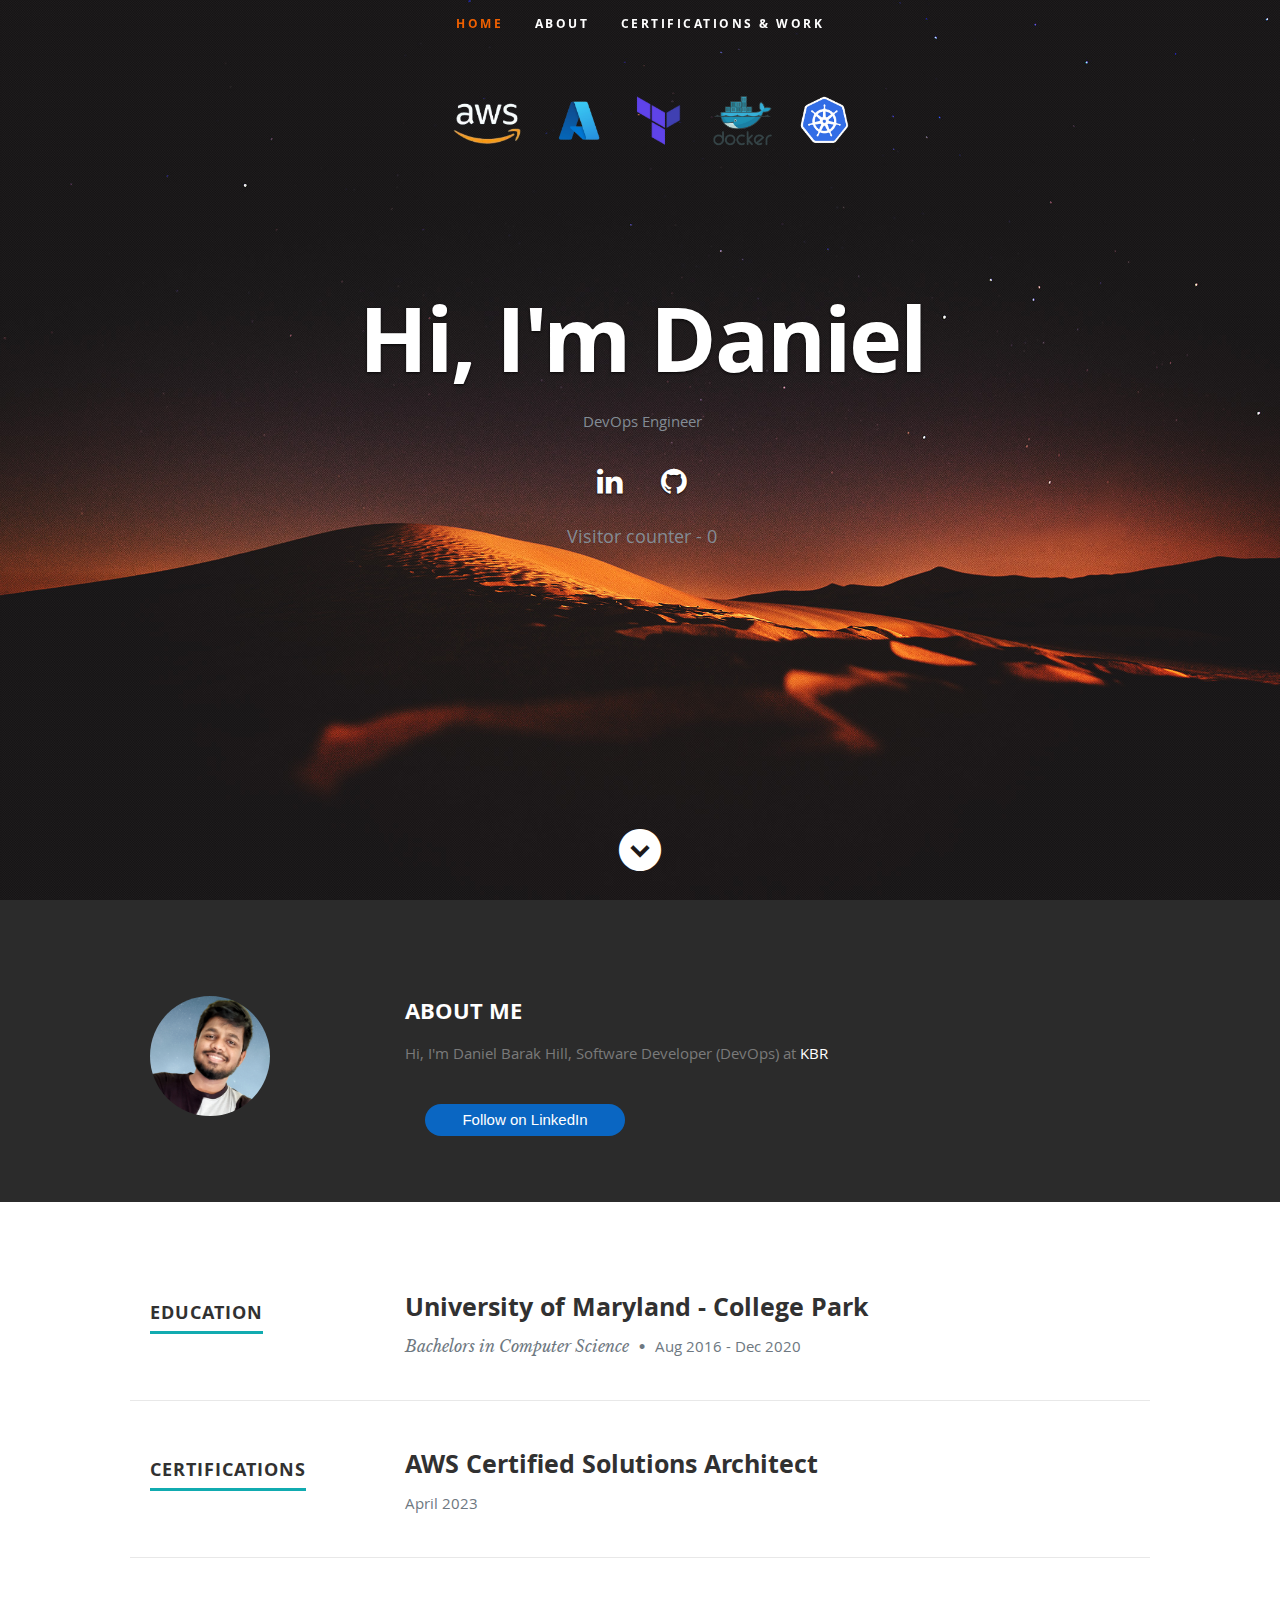
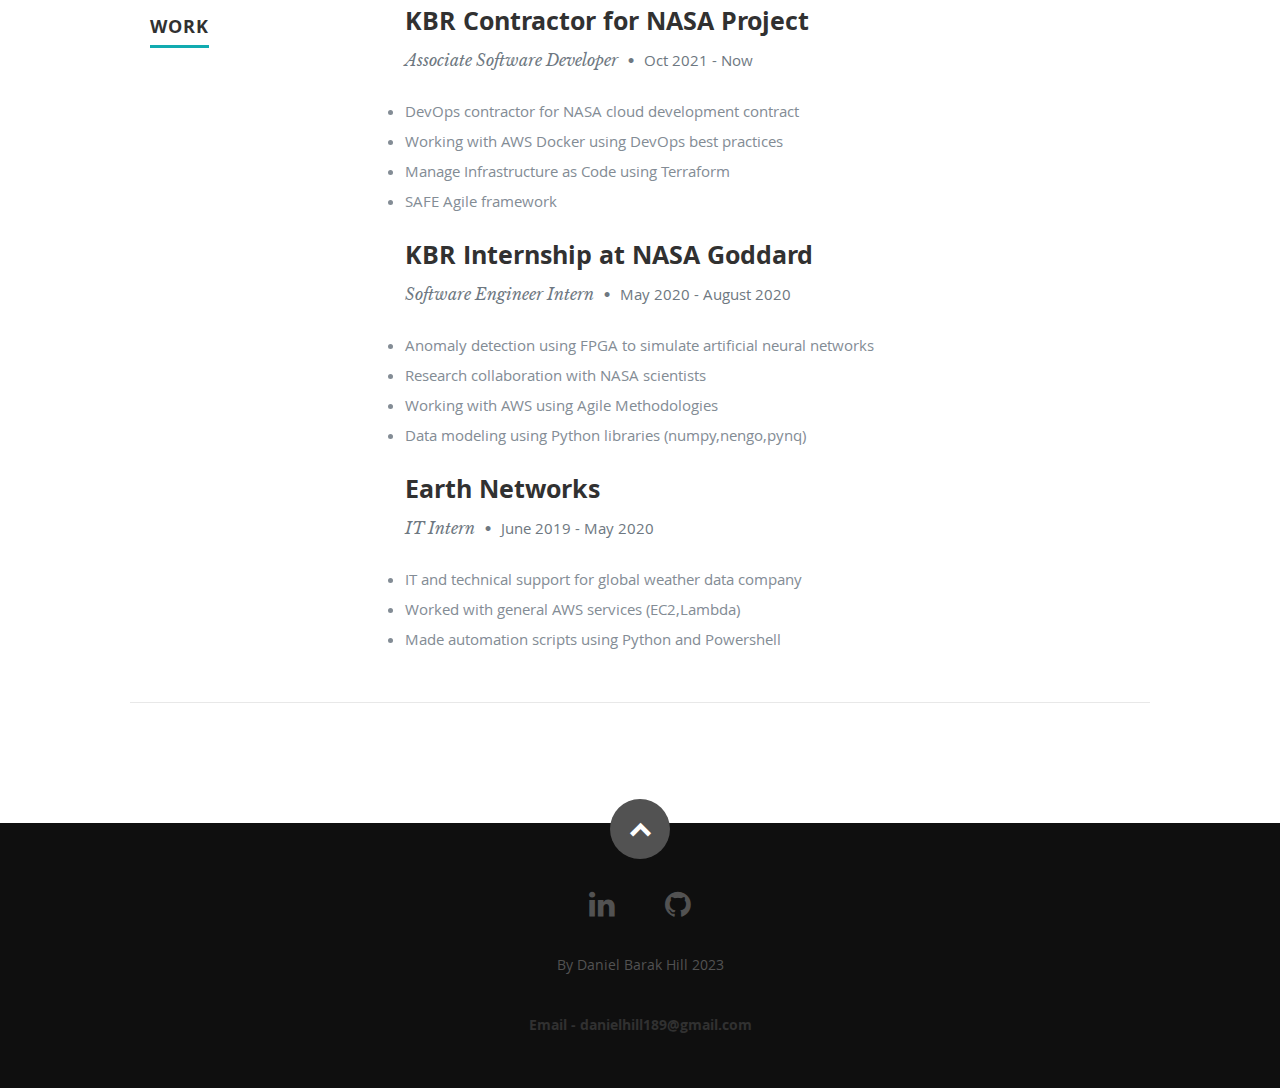
==== web/index.html @ 15044077 "Cleanup repo" ====
<!DOCTYPE html>
<!--[if lt IE 8 ]><html class="no-js ie ie7" lang="en"> <![endif]-->
<!--[if IE 8 ]><html class="no-js ie ie8" lang="en"> <![endif]-->
<!--[if (gte IE 8)|!(IE)]><!-->
<html class="no-js" lang="en">
<!--<![endif]-->

<head>

   <!--- Basic Page Needs
   ================================================== -->
   <meta charset="utf-8">
   <title>Daniel Barak Hill</title>
   <meta name="description" content="">
   <meta name="author" content="">

   <!-- Mobile Specific Metas
   ================================================== -->
   <meta name="viewport" content="width=device-width, initial-scale=1, maximum-scale=1">

   <!-- CSS
    ================================================== -->
   <link rel="stylesheet" href="css/default.css">
   <link rel="stylesheet" href="css/layout.css">
   <link rel="stylesheet" href="css/media-queries.css">
   <link rel="stylesheet" href="css/magnific-popup.css">

   <!-- Script
   ================================================== -->
   <script src="js/modernizr.js"></script>
   <script src="main.js"></script>

   <!-- Favicons
	================================================== -->
   <link rel="shortcut icon" href="favicon.png">

   <style>
      .libutton {
         display: flex;
         flex-direction: column;
         justify-content: center;
         padding: 7px;
         text-align: center;
         outline: none;
         text-decoration: none !important;
         color: #ffffff !important;
         width: 200px;
         height: 32px;
         border-radius: 16px;
         background-color: #0A66C2;
         font-family: "SF Pro Text", Helvetica, sans-serif;
      }
   </style>

</head>

<body>

   <!-- Header
   ================================================== -->
   <header id="home">

      <nav id="nav-wrap">

         <a class="mobile-btn" href="#nav-wrap" title="Show navigation">Show navigation</a>
         <a class="mobile-btn" href="#" title="Hide navigation">Hide navigation</a>

         <ul id="nav" class="nav">
            <li class="current"><a class="smoothscroll" href="#home">Home</a></li>
            <li><a class="smoothscroll" href="#about">About</a></li>
            <li><a class="smoothscroll" href="#resume">Certifications & Work</a></li>
         </ul> <!-- end #nav -->

      </nav> <!-- end #nav-wrap -->

      <div class="row banner">
         <div class="banner-text">
            <h1 class="responsive-hegit checadline">Hi, I'm Daniel</h1>

            <p>DevOps Engineer</p>
            <ul class="social">
               <li><a href="https://www.linkedin.com/in/daniel-hill-76795a46/"><i class="fa fa-linkedin"></i></a></li>
               <li><a href="https://github.com/danielhill15"><i class="fa fa-github"></i></a></li>
               </li>
            </ul>
            <p id="visitor_counter" style="font-size: large">Visitor counter - 0</p>
         </div>
      </div>

      <p class="scrolldown">
         <a class="smoothscroll" href="#about"><i class="icon-down-circle"></i></a>
      </p>

   </header> <!-- Header End -->


   <!-- About Section
   ================================================== -->
   <section id="about">

      <div class="row">

         <div class="three columns">

            <img class="profile-pic" src="images/me.png" alt="" />

         </div>

         <div class="nine columns main-col">

            <h2>ABOUT ME</h2>

            <p> Hi, I'm Daniel Barak Hill, <span>Software Developer (DevOps) at <a
                     href="https://www.kbr.com/en">KBR</a></span>

            <div class="columns download">
               <a class="libutton"
                  href="www.linkedin.com/comm/mynetwork/discovery-see-all?usecase=PEOPLE_FOLLOWS&followMember=daniel-hill-76795a46"
                  target="_blank">Follow on LinkedIn</a>
            </div>

         </div> <!-- end .main-col -->

      </div>

   </section> <!-- About Section End-->


   <!-- Resume Section
   ================================================== -->
   <section id="resume">

      <!-- Education
      ----------------------------------------------- -->
      <div class="row education">

         <div class="three columns header-col">
            <h1><span>Education</span></h1>
         </div>

         <div class="nine columns main-col">

            <div class="row item">

               <div class="twelve columns">

                  <h3>University of Maryland - College Park</h3>
                  <p class="info">Bachelors in Computer Science <span>&bull;</span> <em class="date"> Aug 2016 - Dec 2020</em></p>

               </div>

            </div>


         </div> <!-- main-col end -->

      </div> <!-- End Education -->

       <!-- Certifications
      ----------------------------------------------- -->
      <div class="row education">

         <div class="three columns header-col">
            <h1><span>Certifications</span></h1>
         </div>

         <div class="nine columns main-col">

            <div class="row item">

               <div class="twelve columns">

                  <h3>AWS Certified Solutions Architect</h3>
                  <p class="info"><em class="date">April 2023</em></p>

               </div>

            </div>

         </div> <!-- main-col end -->

      </div> <!-- End Education -->

      <!-- Work
      ----------------------------------------------- -->
      <div class="row work">

         <div class="three columns header-col">
            <h1><span>Work</span></h1>
         </div>

         <div class="nine columns main-col">

            <div class="row item">

               <div class="twelve columns">

                  <h3>KBR Contractor for NASA Project</h3>
                  <p class="info">Associate Software Developer <span>&bull;</span> <em class="date">Oct
                        2021 - Now</em></p>

                  <p>
                     <li>DevOps contractor for NASA cloud development contract</li>
                     <li>Working with AWS Docker using DevOps best practices</li>
                     <li>Manage Infrastructure as Code using Terraform</li>
                     <li>SAFE Agile framework</li>
                  </p>

               </div>

            </div>

            <div class="row item">


               <div class="twelve columns">

                  <h3>KBR Internship at NASA Goddard</h3>
                  <p class="info">Software Engineer Intern <span>&bull;</span> <em class="date">May
                        2020 - August 2020</em></p>

                  <p>
                     <li>Anomaly detection using FPGA to simulate artificial neural networks</li>
                     <li>Research collaboration with NASA scientists</li>
                     <li>Working with AWS using Agile Methodologies</li>
                     <li>Data modeling using Python libraries (numpy,nengo,pynq)</li>                  </p>

               </div>

            </div>

            <div class="row item">

               <div class="twelve columns">

                  <h3>Earth Networks</h3>
                  <p class="info">IT Intern <span>&bull;</span> <em class="date">June 2019 - May
                        2020</em></p>

                  <p>
                     <li>IT and technical support for global weather data company</li>
                     <li>Worked with general AWS services (EC2,Lambda) </li>
                     <li>Made automation scripts using Python and Powershell</li>
                  </p>

               </div>

            </div>

         </div> <!-- main-col end -->

      </div> <!-- End Work -->

   </section> <!-- Resume Section End-->


   <!-- footer
   ================================================== -->
   <footer>

      <div class="row">

         <div class="twelve columns">

            <ul class="social-links">
               <li><a href="https://www.linkedin.com/in/daniel-hill-76795a46/"><i class="fa fa-linkedin"></i></a></li>
               <li><a href="https://github.com/danielhill15"><i class="fa fa-github"></i></a></li>
            </ul>

            <ul class="copyright">
               <a href="https://github.com/danielhill15/Profile-WebPage/"> By Daniel Barak Hill 2023 </a>
            </ul>

            <br>
            <h6>Email - danielhill189@gmail.com</h6>
            <!-- <h6>Mobile No - +301XXXXXXX</h6> -->

            </ul>

         </div>

         <div id="go-top"><a class="smoothscroll" title="Back to Top" href="#home"><i class="icon-up-open"></i></a>
         </div>

      </div>

   </footer> <!-- Footer End-->

   <!-- Java Script
   ================================================== -->
   <script src="http://ajax.googleapis.com/ajax/libs/jquery/1.10.2/jquery.min.js"></script>
   <script>window.jQuery || document.write('<script src="js/jquery-1.10.2.min.js"><\/script>')</script>
   <script type="text/javascript" src="js/jquery-migrate-1.2.1.min.js"></script>
   <script src="js/jquery.flexslider.js"></script>
   <script src="js/waypoints.js"></script>
   <script src="js/jquery.fittext.js"></script>
   <script src="js/magnific-popup.js"></script>
   <script src="js/init.js"></script>
   <script>
      fetch('https://3jtou20keh.execute-api.us-east-1.amazonaws.com/prod')
         .then(response => response.json())
         .then((data) => {
            document.getElementById('visitor_counter').innerText = data.Count
         })
   </script>

</body>

</html>
---- web/css/default.css ----
/*
=====================================================================
*   Ceevee v1.0 Default Stylesheet
*   url: styleshout.com
*   03-17-2014
=====================================================================

TOC:
a. Webfonts and Icon fonts
b. Reset
c. Default Styles
   1. Basic
   2. Typography
   3. Links
   4. Images
   5. Buttons
   6. Forms
d. Grid
e. Others
   1. Clearing
   2. Misc

=====================================================================  */

/* ------------------------------------------------------------------ */
/* a. Webfonts and Icon fonts
 ------------------------------------------------------------------ */

@import url("fonts.css");
@import url("fontello/css/fontello.css");
@import url("font-awesome/css/font-awesome.min.css");

/* ------------------------------------------------------------------
/* b. Reset
      Adapted from:
      Normalize.css - https://github.com/necolas/normalize.css/
      HTML5 Doctor Reset - html5doctor.com/html-5-reset-stylesheet/
/* ------------------------------------------------------------------ */

html, body, div, span, object, iframe,
h1, h2, h3, h4, h5, h6, p, blockquote, pre,
abbr, address, cite, code,
del, dfn, em, img, ins, kbd, q, samp,
small, strong, sub, sup, var,
b, i,
dl, dt, dd, ol, ul, li,
fieldset, form, label, legend,
table, caption, tbody, tfoot, thead, tr, th, td,
article, aside, canvas, details, figcaption, figure,
footer, header, hgroup, menu, nav, section, summary,
time, mark, audio, video {
   margin: 0;
   padding: 0;
   border: 0;
   outline: 0;
   font-size: 100%;
   vertical-align: baseline;
   background: transparent;
}

article,aside,details,figcaption,figure,
footer,header,hgroup,menu,nav,section {
   display: block;
}

audio,
canvas,
video {
   display: inline-block;
}

audio:not([controls]) {
   display: none;
   height: 0;
}

[hidden] { display: none; }

code, kbd, pre, samp {
   font-family: monospace, serif;
   font-size: 1em;
}

pre {
   white-space: pre;
   white-space: pre-wrap;
   word-wrap: break-word;
}

blockquote, q { quotes: &#8220 &#8220; }

blockquote:before, blockquote:after,
q:before, q:after {
   content: '';
   content: none;
}

ins {
   background-color: #ff9;
   color: #000;
   text-decoration: none;
}

mark {
   background-color: #A7F4F6;
   color: #555;
}

del { text-decoration: line-through; }

abbr[title], dfn[title] {
   border-bottom: 1px dotted;
   cursor: help;
}

table {
   border-collapse: collapse;
   border-spacing: 0;
}


/* ------------------------------------------------------------------ */
/* c. Default and Basic Styles
      Adapted from:
      Skeleton CSS Framework - http://www.getskeleton.com/
      Typeplate Typographic Starter Kit - http://typeplate.com/
/* ------------------------------------------------------------------ */

/*  1. Basic  ------------------------------------------------------- */

*,
*:before,
*:after {
   -moz-box-sizing: border-box;
   -webkit-box-sizing: border-box;
   box-sizing: border-box;
}

html {
   font-size: 62.5%;
   -webkit-font-smoothing: antialiased;
}

body {
   background: #fff;
   font-family: 'opensans-regular', sans-serif;
   font-weight: normal;
   font-size: 15px;
   line-height: 30px;
	color: #838C95;

   -webkit-font-smoothing: antialiased; /* Fix for webkit rendering */
	-webkit-text-size-adjust: 100%;
}

/*  2. Typography
       Vertical rhythm with leading derived from 6
--------------------------------------------------------------------- */

h1, h2, h3, h4, h5, h6 {
   color: #313131;
	font-family: 'opensans-bold', sans-serif;
   font-weight: normal;
}
h1 a, h2 a, h3 a, h4 a, h5 a, h6 a { font-weight: inherit; }
h1 { font-size: 38px; line-height: 42px; margin-bottom: 12px; letter-spacing: -1px; }
h2 { font-size: 28px; line-height: 36px; margin-bottom: 6px; }
h3 { font-size: 22px; line-height: 30px; margin-bottom: 12px; }
h4 { font-size: 20px; line-height: 30px; margin-bottom: 6px; }
h5 { font-size: 18px; line-height: 30px; }
h6 { font-size: 14px; line-height: 30px; }
.subheader { }

p { margin: 0 0 30px 0; }
p img { margin: 0; }
p.lead {
   font: 19px/36px 'opensans-light', sans-serif;
   margin-bottom: 18px;
}

/* for 'em' and 'strong' tags, font-size and line-height should be same with
the body tag due to rendering problems in some browsers */
em { font: 15px/30px 'opensans-italic', sans-serif; }
strong, b { font: 15px/30px 'opensans-bold', sans-serif; }
small { font-size: 11px; line-height: inherit; }

/*	Blockquotes */
blockquote {
   margin: 30px 0px;
   padding-left: 40px;
   position: relative;
}
blockquote:before {
   content: "\201C";
   opacity: 0.45;
   font-size: 80px;
   line-height: 0px;
   margin: 0;
   font-family: arial, sans-serif;

   position: absolute;
   top:  30px;
	left: 0;
}
blockquote p {
   font-family: 'librebaskerville-italic', serif;
   padding: 0;
   font-size: 18px;
   line-height: 36px;
}
blockquote cite {
   display: block;
   font-size: 12px;
   font-style: normal;
   line-height: 18px;
}
blockquote cite:before { content: "\2014 \0020"; }
blockquote cite a,
blockquote cite a:visited { color: #8B9798; border: none }

/* ---------------------------------------------------------------------
/*  Pull Quotes Markup
/*
    <aside class="pull-quote">
		<blockquote>
			<p></p>
		</blockquote>
	 </aside>
/*
/* --------------------------------------------------------------------- */
.pull-quote {
   position: relative;
	padding: 18px 30px 18px 0px;
}
.pull-quote:before,
.pull-quote:after {
	height: 1em;
	opacity: 0.45;
	position: absolute;
	font-size: 80px;
   font-family: Arial, Sans-Serif;
}
.pull-quote:before {
	content: "\201C";
	top:  33px;
	left: 0;
}
.pull-quote:after {
	content: '\201D';
	bottom: -33px;
	right: 0;
}
.pull-quote blockquote {
   margin: 0;
}
.pull-quote blockquote:before {
   content: none;
}

/* Abbreviations */
abbr {
   font-family: 'opensans-bold', sans-serif;
	font-variant: small-caps;
	text-transform: lowercase;
   letter-spacing: .5px;
	color: gray;
}
abbr:hover { cursor: help; }

/* drop cap */
.drop-cap:first-letter {
	float: left;
	margin: 0;
	padding: 14px 6px 0 0;
	font-size: 84px;
	font-family: /* Copperplate */ 'opensans-bold', sans-serif;
   line-height: 60px;
	text-indent: 0;
	background: transparent;
	color: inherit;
}

hr { border: solid #E3E3E3; border-width: 1px 0 0; clear: both; margin: 11px 0 30px; height: 0; }


/*  3. Links  ------------------------------------------------------- */

a, a:visited {
   text-decoration: none;
   outline: 0;
   color: #11ABB0;

   -webkit-transition: color .3s ease-in-out;
   -moz-transition: color .3s ease-in-out;
   -o-transition: color .3s ease-in-out;
   transition: color .3s ease-in-out;
}
a:hover, a:focus { color: #313131; }
p a, p a:visited { line-height: inherit; }


/*  4. List  --------------------------------------------------------- */

ul, ol { margin-bottom: 24px; margin-top: 12px; }
ul { list-style: none outside; }
ol { list-style: decimal; }
ol, ul.square, ul.circle, ul.disc { margin-left: 30px; }
ul.square { list-style: square outside; }
ul.circle { list-style: circle outside; }
ul.disc { list-style: disc outside; }
ul ul, ul ol,
ol ol, ol ul { margin: 6px 0 6px 30px; }
ul ul li, ul ol li,
ol ol li, ol ul li { margin-bottom: 6px; }
li { line-height: 18px; margin-bottom: 12px; }
ul.large li { }
li p { }

/* ---------------------------------------------------------------------
/*  Stats Tab Markup

    <ul class="stats-tabs">
		<li><a href="#">[value]<b>[name]</b></a></li>
	 </ul>

    Extend this object into your markup.
/*
/* --------------------------------------------------------------------- */
.stats-tabs {
   padding: 0;
   margin: 24px 0;
}
.stats-tabs li {
	display: inline-block;
	margin: 0 10px 18px 0;
	padding: 0 10px 0 0;
	border-right: 1px solid #ccc;
}
.stats-tabs li:last-child {
	margin: 0;
	padding: 0;
	border: none;
}
.stats-tabs li a {
	display: inline-block;
	font-size: 22px;
	font-family: 'opensans-bold', sans-serif;
   border: none;
   color: #313131;
}
.stats-tabs li a:hover {
   color:#11ABB0;
}
.stats-tabs li a b {
	display: block;
	margin: 6px 0 0 0;
	font-size: 13px;
	font-family: 'opensans-regular', sans-serif;
   color: #8B9798;
}

/* definition list */
dl { margin: 12px 0; }
dt { margin: 0; color:#11ABB0; }
dd { margin: 0 0 0 20px; }

/* Lining Definition Style Markup */
.lining dt,
.lining dd {
	display: inline;
	margin: 0;
}
.lining dt + dt:before,
.lining dd + dt:before {
	content: "\A";
	white-space: pre;
}
.lining dd + dd:before {
	content: ", ";
}
.lining dd:before {
	content: ": ";
	margin-left: -0.2em;
}

/* Dictionary Definition Style Markup */
.dictionary-style dt {
	display: inline;
	counter-reset: definitions;
}
.dictionary-style dt + dt:before {
	content: ", ";
	margin-left: -0.2em;
}
.dictionary-style dd {
	display: block;
	counter-increment: definitions;
}
.dictionary-style dd:before {
	content: counter(definitions, decimal) ". ";
}

/* Pagination */
.pagination {
   margin: 36px auto;
   text-align: center;
}
.pagination ul li {
   display: inline-block;
   margin: 0;
   padding: 0;
}
.pagination .page-numbers {
   font: 15px/18px 'opensans-bold', sans-serif;
   display: inline-block;
   padding: 6px 10px;
   margin-right: 3px;
   margin-bottom: 6px;
	color: #6E757C;
	background-color: #E6E8EB;

	-webkit-transition: all 200ms ease-in-out;
	-moz-transition: all 200ms ease-in-out;
	-o-transition: all 200ms ease-in-out;
	-ms-transition: all 200ms ease-in-out;
	transition: all 200ms ease-in-out;

   -moz-border-radius: 3px;
   -webkit-border-radius: 3px;
   -khtml-border-radius: 3px;
	border-radius: 3px;
}
.pagination .page-numbers:hover {
   background: #838A91;
   color: #fff;
}
.pagination .current,
.pagination .current:hover {
   background-color: #11ABB0;
   color: #fff;
}
.pagination .inactive,
.pagination .inactive:hover {
   background-color: #E6E8EB;
	color: #A9ADB2;
}
.pagination .prev, .pagination .next {}

/*  5. Images  --------------------------------------------------------- */

img {
   max-width: 100%;
   height: auto;
}
img.pull-right { margin: 12px 0px 0px 18px; }
img.pull-left { margin: 12px 18px 0px 0px; }

/*  6. Buttons  --------------------------------------------------------- */

.button,
.button:visited,
button,
input[type="submit"],
input[type="reset"],
input[type="button"] {
   font: 16px/30px 'opensans-bold', sans-serif;
   background: #11ABB0;
   display: inline-block;
	text-decoration: none;
   letter-spacing: 0;
   color: #fff;
	padding: 12px 20px;
	margin-bottom: 18px;
   border: none;
   cursor: pointer;
   height: auto;

   -webkit-transition: all .2s ease-in-out;
	-moz-transition: all .2s ease-in-out;
	-o-transition: all .2s ease-in-out;
	-ms-transition: all .2s ease-in-out;
	transition: all .2s ease-in-out;

   -moz-border-radius: 3px;
   -webkit-border-radius: 3px;
   -khtml-border-radius: 3px;
   border-radius: 3px;
}

.button:hover,
button:hover,
input[type="submit"]:hover,
input[type="reset"]:hover,
input[type="button"]:hover {
   background: #3d4145;
   color: #fff;
}

.button:active,
button:active,
input[type="submit"]:active,
input[type="reset"]:active,
input[type="button"]:active {
   background: #3d4145;
   color: #fff;
}

.button.full-width,
button.full-width,
input[type="submit"].full-width,
input[type="reset"].full-width,
input[type="button"].full-width {
	width: 100%;
	padding-left: 0 !important;
	padding-right: 0 !important;
	text-align: center;
}

/* Fix for odd Mozilla border & padding issues */
button::-moz-focus-inner,
input::-moz-focus-inner {
    border: 0;
    padding: 0;
}


/*  7. Forms  --------------------------------------------------------- */

form { margin-bottom: 24px; }
fieldset { margin-bottom: 24px; }

input[type="text"],
input[type="password"],
input[type="email"],
textarea,
select {
   display: block;
   padding: 18px 15px;
   margin: 0 0 24px 0;
   border: 0;
   outline: none;
   vertical-align: middle;
   min-width: 225px;
	max-width: 100%;
   font-size: 15px;
   line-height: 24px;
	color: #647373;
	background: #D3D9D9;

}

/* select { padding: 0;
   width: 220px;
   } */

input[type="text"]:focus,
input[type="password"]:focus,
input[type="email"]:focus,
textarea:focus {
   color: #B3B7BC;
	background-color: #3d4145;
}

textarea { min-height: 220px; }

label,
legend {
   font: 16px/24px 'opensans-bold', sans-serif;
	margin: 12px 0;
   color: #3d4145;
   display: block;
}
label span,
legend span {
	color: #8B9798;
   font: 14px/24px 'opensans-regular', sans-serif;
}

input[type="checkbox"],
input[type="radio"] {
    font-size: 15px;
    color: #737373;
}

input[type="checkbox"] { display: inline; }

/* ------------------------------------------------------------------ */
/* d. Grid
---------------------------------------------------------------------
   gutter = 40px.
/* ------------------------------------------------------------------ */

/* default
--------------------------------------------------------------- */
.row {
   width: 96%;
   max-width: 1020px;
   margin: 0 auto;
}
/* fixed width for IE8 */
.ie .row { width: 1000px ; }

.narrow .row { max-width: 980px; }

.row .row { width: auto; max-width: none; margin: 0 -20px; }

/* row clearing */
.row:before,
.row:after {
    content: " ";
    display: table;
}
.row:after {
    clear: both;
}

.column, .columns {
   position: relative;
   padding: 0 20px;
   min-height: 1px;
   float: left;
}
.column.centered, .columns.centered  {
    float: none;
    margin: 0 auto;
}

/* removed gutters */
.row.collapsed > .column,
.row.collapsed > .columns,
.column.collapsed, .columns.collapsed  { padding: 0; }

[class*="column"] + [class*="column"]:last-child { float: right; }
[class*="column"] + [class*="column"].end { float: right; }

/* column widths */
.row .one         { width: 8.33333%; }
.row .two         { width: 16.66667%; }
.row .three       { width: 25%; }
.row .four        { width: 33.33333%; }
.row .five        { width: 41.66667%; }
.row .six         { width: 50%; }
.row .seven       { width: 58.33333%; }
.row .eight       { width: 66.66667%; }
.row .nine        { width: 75%; }
.row .ten         { width: 83.33333%; }
.row .eleven      { width: 91.66667%; }
.row .twelve      { width: 100%; }

/* Offsets */
.row .offset-1    { margin-left: 8.33333%; }
.row .offset-2    { margin-left: 16.66667%; }
.row .offset-3    { margin-left: 25%; }
.row .offset-4    { margin-left: 33.33333%; }
.row .offset-5    { margin-left: 41.66667%; }
.row .offset-6    { margin-left: 50%; }
.row .offset-7    { margin-left: 58.33333%; }
.row .offset-8    { margin-left: 66.66667%; }
.row .offset-9    { margin-left: 75%; }
.row .offset-10   { margin-left: 83.33333%; }
.row .offset-11   { margin-left: 91.66667%; }

/* Push/Pull */
.row .push-1      { left: 8.33333%; }
.row .pull-1      { right: 8.33333%; }
.row .push-2      { left: 16.66667%; 	}
.row .pull-2      { right: 16.66667%; }
.row .push-3      { left: 25%; }
.row .pull-3      { right: 25%;	}
.row .push-4      { left: 33.33333%; }
.row .pull-4      { right: 33.33333%; }
.row .push-5      { left: 41.66667%; }
.row .pull-5      { right: 41.66667%; }
.row .push-6      { left: 50%; }
.row .pull-6      { right: 50%; }
.row .push-7      { left: 58.33333%; }
.row .pull-7      { right: 58.33333%; }
.row .push-8      { left: 66.66667%; 	}
.row .pull-8      { right: 66.66667%; }
.row .push-9      { left: 75%; }
.row .pull-9      { right: 75%; }
.row .push-10     { left: 83.33333%; }
.row .pull-10     { right: 83.33333%; }
.row .push-11     { left: 91.66667%; }
.row .pull-11     { right: 91.66667%; }

/* block grids
--------------------------------------------------------------------- */
.bgrid-sixths [class*="column"]   { width: 16.66667%; }
.bgrid-quarters [class*="column"] { width: 25%; }
.bgrid-thirds [class*="column"]   { width: 33.33333%; }
.bgrid-halves [class*="column"]   { width: 50%; }

[class*="bgrid"] [class*="column"] + [class*="column"]:last-child { float: left; }

/* Left clearing for block grid columns - columns that changes width in
different screen sizes. Allows columns with different heights to align
properly.
--------------------------------------------------------------------- */
.first { clear: left; }   /* first column in default screen */
.s-first { clear: none; } /* first column in smaller screens */

/* smaller screens
--------------------------------------------------------------- */
@media only screen and (max-width: 900px) {

   /* block grids on small screens */
   .s-bgrid-sixths [class*="column"]   { width: 16.66667%; }
   .s-bgrid-quarters [class*="column"] { width: 25%; }
   .s-bgrid-thirds [class*="column"]   { width: 33.33333%; }
   .s-bgrid-halves [class*="column"]   { width: 50%; }

   /* block grids left clearing */
   .first { clear: none; }
   .s-first { clear: left; }

}

/* mobile wide/smaller tablets
--------------------------------------------------------------- */
@media only screen and (max-width: 767px) {

   .row {
	   width: 460px;
	   margin: 0 auto;
      padding: 0;
	}
   .column, .columns {
	   width: auto !important;
	   float: none;
	   margin-left: 0;
	   margin-right: 0;
      padding: 0 30px;
   }
   .row .row { width: auto; max-width: none; margin: 0 -30px; }

   [class*="column"] + [class*="column"]:last-child { float: none; }
   [class*="bgrid"] [class*="column"] + [class*="column"]:last-child { float: none; }

   /* Offsets */
   .row .offset-1    { margin-left: 0%; }
   .row .offset-2    { margin-left: 0%; }
   .row .offset-3    { margin-left: 0%; }
   .row .offset-4    { margin-left: 0%; }
   .row .offset-5    { margin-left: 0%; }
   .row .offset-6    { margin-left: 0%; }
   .row .offset-7    { margin-left: 0%; }
   .row .offset-8    { margin-left: 0%; }
   .row .offset-9    { margin-left: 0%; }
   .row .offset-10   { margin-left: 0%; }
   .row .offset-11   { margin-left: 0%; }
}

/* mobile narrow
--------------------------------------------------------------- */
@media only screen and (max-width: 460px) {

   .row { width: auto; }

}

/* larger screens
--------------------------------------------------------------- */
@media screen and (min-width: 1200px) {

   .wide .row { max-width: 1180px; }

}

/* ------------------------------------------------------------------ */
/* e. Others
/* ------------------------------------------------------------------ */

/*  1. Clearing
    (http://nicolasgallagher.com/micro-clearfix-hack/
--------------------------------------------------------------------- */

.cf:before,
.cf:after {
    content: " ";
    display: table;
}
.cf:after {
    clear: both;
}

/*  2. Misc -------------------------------------------------------- */

.remove-bottom { margin-bottom: 0 !important; }
.half-bottom { margin-bottom: 12px !important; }
.add-bottom { margin-bottom: 24px !important; }
.no-border { border: none; }

.text-center  { text-align: center !important; }
.text-left    { text-align: left !important; }
.text-right   { text-align: right !important; }
.pull-left    { float: left !important; }
.pull-right   { float: right !important; }
.align-center {
	margin-left: auto !important;
	margin-right: auto !important;
	text-align: center !important;
}
---- web/css/layout.css ----
/*
=====================================================================
*   Ceevee v1.0 Layout Stylesheet
*   url: styleshout.com
*   03-18-2014
=====================================================================

   TOC:
   a. General Styles
   b. Header Styles
   c. About Section
   d. Resume Section
   e. Portfolio Section
   f. Call To Action Section
   g. Testimonials Section
   h. Contact Section
   i. Footer

===================================================================== */

/* ------------------------------------------------------------------ */
/* a. General Styles
/* ------------------------------------------------------------------ */

body { background: #0f0f0f; }

/* ------------------------------------------------------------------ */
/* b. Header Styles
/* ------------------------------------------------------------------ */

header {
   position: relative;
   height: 800px;
   min-height: 500px;
   width: 100%;
   background: #161415 url(../images/header-background-1.png) no-repeat top center;
   background-size: cover !important;
	-webkit-background-size: cover !important;
   text-align: center;
   overflow: hidden;
}

/* vertically center banner section */
header:before {
   content: '';
   display: inline-block;
   vertical-align: middle;
   height: 100%;
}
header .banner {
   display: inline-block;
   vertical-align: middle;
   margin: 0 auto;
   width: 85%;
   padding-bottom: 30px;s
   text-align: center;
}

header .banner-text { width: 100%; }
header .banner-text h1 {
   font: 90px/1.1em 'opensans-bold', sans-serif;
   color: #fff;
   letter-spacing: -2px;
   margin: 0 auto 18px auto;
   text-shadow: 0px 1px 3px rgba(0, 0, 0, .8);
}
header .banner-text h3 {
   font: 18px/1.9em 'librebaskerville-regular', serif;
   color: #A8A8A8;
   margin: 0 auto;
   width: 70%;
   text-shadow: 0px 1px 2px rgba(0, 0, 0, .5);
}
header .banner-text h3 span,
header .banner-text h3 a {
   color: #fff;
}
header .banner-text hr {
   width: 60%;
   margin: 18px auto 24px auto;
   border-color: #2F2D2E;
   border-color: rgba(150, 150, 150, .1);
}

/* header social links */
header .social {
   margin: 24px 0;
   padding: 0;
   font-size: 30px;
   text-shadow: 0px 1px 2px rgba(0, 0, 0, .8);
}
header .social li {
   display: inline-block;
   margin: 0 15px;
   padding: 0;
}
header .social li a { color: #fff; }
header .social li a:hover { color: #11ABB0; }

/* scrolldown link */
header .scrolldown a {
   position: absolute;
   bottom: 30px;
   left: 50%;
   margin-left: -29px;
   color: #fff;
   display: block;
   height: 42px;
   width: 42px;
   font-size: 42px;
   line-height: 42px;
   color: #fff;
   border-radius: 100%;

   -webkit-transition: all .3s ease-in-out;
   -moz-transition: all .3s ease-in-out;
   -o-transition: all .3s ease-in-out;
   transition: all .3s ease-in-out;
}
header .scrolldown a:hover { color: #11ABB0; }

/* primary navigation
--------------------------------------------------------------------- */
#nav-wrap ul, #nav-wrap li, #nav-wrap a {
	 margin: 0;
	 padding: 0;
	 border: none;
	 outline: none;
}

/* nav-wrap */
#nav-wrap {
   font: 12px 'opensans-bold', sans-serif;
   width: 100%;
   text-transform: uppercase;
   letter-spacing: 2.5px;
   margin: 0 auto;
   z-index: 100;
   position: fixed;
   left: 0;
   top: 0;
}
.opaque { background-color: #333; }

/* hide toggle button */
#nav-wrap > a.mobile-btn { display: none; }

ul#nav {
   min-height: 48px;
   width: auto;

   /* center align the menu */
   text-align: center;
}
ul#nav li {
   position: relative;
   list-style: none;
   height: 48px;
   display: inline-block;
}

/* Links */
ul#nav li a {

/* 8px padding top + 8px padding bottom + 32px line-height = 48px */

   display: inline-block;
   padding: 8px 13px;
   line-height: 32px;
	text-decoration: none;
   text-align: left;
   color: #fff;

	-webkit-transition: color .2s ease-in-out;
	-moz-transition: color .2s ease-in-out;
	-o-transition: color .2s ease-in-out;
	-ms-transition: color .2s ease-in-out;
	transition: color .2s ease-in-out;
}

ul#nav li a:active { background-color: transparent !important; }
ul#nav li.current a { color: #F06000; }


/* ------------------------------------------------------------------ */
/* c. About Section
/* ------------------------------------------------------------------ */

#about {
   background: #2B2B2B;
   padding-top: 96px;
   padding-bottom: 66px;
   overflow: hidden;
}

#about a, #about a:visited  { color: #fff; }
#about a:hover, #about a:focus { color: #11ABB0; }

#about h2 {
   font: 22px/30px 'opensans-bold', sans-serif;
   color: #fff;
   margin-bottom: 12px;
}
#about p {
   line-height: 30px;
   color: #7A7A7A;
}
#about .profile-pic {
   position: relative;
   width: 120px;
   height: 120px;
   border-radius: 100%;
}
#about .contact-details { width: 41.66667%; }
#about .download {
   width: 58.33333%;
   padding-top: 6px;
}
#about .main-col { padding-right: 5%; }
#about .download .button {
   margin-top: 6px;
   background: #444;
}
#about .download .button:hover {
   background: #fff;
   color: #2B2B2B;
}
#about .download .button i {
   margin-right: 15px;
   font-size: 20px;
}


/* ------------------------------------------------------------------ */
/* d. Resume Section
/* ------------------------------------------------------------------ */

#resume {
   background: #fff;
   padding-top: 90px;
   padding-bottom: 72px;
   overflow: hidden;
}

#resume a, #resume a:visited  { color: #11ABB0; }
#resume a:hover, #resume a:focus { color: #313131; }

#resume h1 {
   font: 18px/24px 'opensans-bold', sans-serif;
   text-transform: uppercase;
   letter-spacing: 1px;
}
#resume h1 span {
   border-bottom: 3px solid #11ABB0;
   padding-bottom: 6px;
}
#resume h3 {
   font: 25px/30px 'opensans-bold', sans-serif;
}

#resume .header-col { padding-top: 9px; }
#resume .main-col { padding-right: 10%; }

.education, .work {
   margin-bottom: 48px;
   padding-bottom: 24px;
   border-bottom: 1px solid #E8E8E8;
}
#resume .info {
   font: 16px/24px 'librebaskerville-italic', serif;
   color: #6E7881;
   margin-bottom: 18px;
   margin-top: 9px;
}
#resume .info span {
   margin-right: 5px;
   margin-left: 5px;
}
#resume .date {
   font: 15px/24px 'opensans-regular', sans-serif;
   margin-top: 6px;
}

/*----------------------------------------------*/
/*	Skill Bars
/*----------------------------------------------*/

.bars {
	width: 95%;
	float: left;
	padding: 0;
	text-align: left;
}
.bars .skills {
  	margin-top: 36px;
   list-style: none;
}
.bars li {
   position: relative;
  	margin-bottom: 60px;
  	background: #ccc;
  	height: 42px;
  	border-radius: 3px;
}
.bars li em {
	font: 15px 'opensans-bold', sans-serif;
   color: #313131;
	text-transform: uppercase;
   letter-spacing: 2px;
	font-weight: normal;
   position: relative;
	top: -36px;
}
.bar-expand {
   position: absolute;
   left: 0;
   top: 0;

   margin: 0;
   padding-right: 24px;
  	background: #313131;
   display: inline-block;
  	height: 42px;
   line-height: 42px;
   border-radius: 3px 0 0 3px;
}

.photoshop {
  	width: 60%;
  	-moz-animation: photoshop 2s ease;
  	-webkit-animation: photoshop 2s ease;
}
.illustrator {
  	width: 55%;
  	-moz-animation: illustrator 2s ease;
  	-webkit-animation: illustrator 2s ease;
}
.wordpress {
  	width: 50%;
  	-moz-animation: wordpress 2s ease;
  	-webkit-animation: wordpress 2s ease;
}
.css {
  	width: 90%;
  	-moz-animation: css 2s ease;
  	-webkit-animation: css 2s ease;
}
.html5 {
  	width: 80%;
  	-moz-animation: html5 2s ease;
  	-webkit-animation: html5 2s ease;
}
.jquery {
  	width: 50%;
  	-moz-animation: jquery 2s ease;
  	-webkit-animation: jquery 2s ease;
}

@-moz-keyframes photoshop {
  0%   { width: 0px;  }
  100% { width: 60%;  }
}
@-moz-keyframes illustrator {
  0%   { width: 0px;  }
  100% { width: 55%;  }
}
@-moz-keyframes wordpress {
  0%   { width: 0px;  }
  100% { width: 50%;  }
}
@-moz-keyframes css {
  0%   { width: 0px;  }
  100% { width: 90%;  }
}
@-moz-keyframes html5 {
  0%   { width: 0px;  }
  100% { width: 80%;  }
}
@-moz-keyframes jquery {
  0%   { width: 0px;  }
  100% { width: 50%;  }
}

@-webkit-keyframes photoshop {
  0%   { width: 0px;  }
  100% { width: 60%;  }
}
@-webkit-keyframes illustrator {
  0%   { width: 0px;  }
  100% { width: 55%;  }
}
@-webkit-keyframes wordpress {
  0%   { width: 0px;  }
  100% { width: 50%;  }
}
@-webkit-keyframes css {
  0%   { width: 0px;  }
  100% { width: 90%;  }
}
@-webkit-keyframes html5 {
  0%   { width: 0px;  }
  100% { width: 80%;  }
}
@-webkit-keyframes jquery {
  0%   { width: 0px;  }
  100% { width: 50%;  }
}

/* ------------------------------------------------------------------ */
/* e. Portfolio Section
/* ------------------------------------------------------------------ */

#portfolio {
   background: #ebeeee;
   padding-top: 90px;
   padding-bottom: 60px;
}
#portfolio h1 {
   font: 15px/24px 'opensans-semibold', sans-serif;
   text-transform: uppercase;
   letter-spacing: 1px;
   text-align: center;
   margin-bottom: 48px;
   color: #95A3A3;
}

/* Portfolio Content */
#portfolio-wrapper .columns { margin-bottom: 36px; }
.portfolio-item .item-wrap {
   background: #fff;
   overflow: hidden;
   position: relative;

   -webkit-transition: all 0.3s ease-in-out;
	-moz-transition: all 0.3s ease-in-out;
	-o-transition: all 0.3s ease-in-out;
	-ms-transition: all 0.3s ease-in-out;
	transition: all 0.3s ease-in-out;
}
.portfolio-item .item-wrap a {
   display: block;
   cursor: pointer;
}

/* overlay */
.portfolio-item .item-wrap .overlay {
   position: absolute;
   left: 0;
   top: 0;
   width: 100%;
   height: 100%;

	opacity: 0;
	-moz-opacity: 0;
	filter:alpha(opacity=0);

   -webkit-transition: opacity 0.3s ease-in-out;
	-moz-transition: opacity 0.3s ease-in-out;
	-o-transition: opacity 0.3s ease-in-out;
	transition: opacity 0.3s ease-in-out;

   background: url(../images/overlay-bg.png) repeat;
}
.portfolio-item .item-wrap .link-icon {
   display: block;
   color: #fff;
   height: 30px;
   width: 30px;
   font-size: 18px;
   line-height: 30px;
   text-align: center;

   opacity: 0;
	-moz-opacity: 0;
	filter:alpha(opacity=0);

   -webkit-transition: opacity 0.3s ease-in-out;
	-moz-transition: opacity 0.3s ease-in-out;
	-o-transition: opacity 0.3s ease-in-out;
	transition: opacity 0.3s ease-in-out;

   position: absolute;
   top: 50%;
   left: 50%;
   margin-left: -15px;
   margin-top: -15px;
}
.portfolio-item .item-wrap img {
   vertical-align: bottom;
}
.portfolio-item .portfolio-item-meta { padding: 18px }
.portfolio-item .portfolio-item-meta h5 {
   font: 14px/21px 'opensans-bold', sans-serif;
   color: #fff;
}
.portfolio-item .portfolio-item-meta p {
   font: 12px/18px 'opensans-light', sans-serif;
   color: #c6c7c7;
   margin-bottom: 0;
}

/* on hover */
.portfolio-item:hover .overlay {
	opacity: 1;
	-moz-opacity: 1;
	filter:alpha(opacity=100);
}
.portfolio-item:hover .link-icon {
   opacity: 1;
	-moz-opacity: 1;
	filter:alpha(opacity=100);
}

/* popup modal */
.popup-modal {
	max-width: 550px;
	background: #fff;
	position: relative;
	margin: 0 auto;
}
.popup-modal .description-box { padding: 12px 36px 18px 36px; }
.popup-modal .description-box h4 {
   font: 15px/24px 'opensans-bold', sans-serif;
	margin-bottom: 12px;
   color: #111;
}
.popup-modal .description-box p {
	font: 14px/24px 'opensans-regular', sans-serif;
   color: #A1A1A1;
   margin-bottom: 12px;
}
.popup-modal .description-box .categories {
   font: 11px/21px 'opensans-light', sans-serif;
   color: #A1A1A1;
   text-transform: uppercase;
   letter-spacing: 2px;
   display: block;
   text-align: left;
}
.popup-modal .description-box .categories i {
   margin-right: 8px;
}
.popup-modal .link-box {
   padding: 18px 36px;
   background: #111;
   text-align: left;
}
.popup-modal .link-box a {
   color: #fff;
	font: 11px/21px 'opensans-bold', sans-serif;
	text-transform: uppercase;
   letter-spacing: 3px;
   cursor: pointer;
}
.popup-modal a:hover {	color: #00CCCC; }
.popup-modal a.popup-modal-dismiss { margin-left: 24px; }


/* fadein/fadeout effect for modal popup
/* ------------------------------------------------------------------ */

/* content at start */
.mfp-fade.mfp-wrap .mfp-content .popup-modal {
   opacity: 0;
   -webkit-transition: all 200ms ease-in-out;
	-moz-transition: all 200ms ease-in-out;
	-o-transition: all 200ms ease-in-out;
	-ms-transition: all 200ms ease-in-out;
   transition: all 200ms ease-in-out;
}
/* content fadein */
.mfp-fade.mfp-wrap.mfp-ready .mfp-content .popup-modal {
   opacity: 1;
}
/* content fadeout */
.mfp-fade.mfp-wrap.mfp-removing .mfp-content .popup-modal {
   opacity: 0;
}

/* ------------------------------------------------------------------ */
/* f. Call To Action Section
/* ------------------------------------------------------------------ */

#call-to-action {
   background: #212121;
   padding-top: 66px;
   padding-bottom: 48px;
}
#call-to-action h1 {
   font: 18px/24px 'opensans-bold', sans-serif;
   text-transform: uppercase;
   letter-spacing: 3px;
   color: #fff;
}
#call-to-action h1 span { display: none; }
#call-to-action .header-col h1:before {
   font-family: 'FontAwesome';
   content: "\f0ac";
	padding-right: 10px;
	font-size: 72px;
   line-height: 72px;
   text-align: left;
   float: left;
   color: #fff;
}
#call-to-action .action {
   margin-top: 12px;
}
#call-to-action h2 {
   font: 28px/36px 'opensans-bold', sans-serif;
   color: #EBEEEE;
   margin-bottom: 6px;
}
#call-to-action h2 a {
   color: inherit;
}
#call-to-action p {
   color: #636363;
   font-size: 17px;
}
/*#
call-to-action .button {
	color:#fff;
   background: #0D0D0D;
}
*/
#call-to-action .button:hover,
#call-to-action .button:active {
   background: #FFFFFF;
   color: #0D0D0D;
}
#call-to-action p span {
	font-family: 'opensans-semibold', sans-serif; 
	color: #D8D8D8;
}

/* ------------------------------------------------------------------
/* g. Testimonials
/* ------------------------------------------------------------------ */

#testimonials {
   background: #1F1F1F url(../images/testimonials-bg.jpg) no-repeat center center;
   background-size: cover !important;
	-webkit-background-size: cover !important;
   background-attachment: fixed;

   position: relative;
   min-height: 200px;
   width: 100%;
   overflow: hidden;
}
#testimonials .text-container {
   padding-top: 96px;
   padding-bottom: 66px;
}
#testimonials h1 {
   font: 18px/24px 'opensans-bold', sans-serif;   
   text-transform: uppercase;
   letter-spacing: 3px;
   color: #fff;
}
#testimonials h1 span { display: none; }
#testimonials .header-col { padding-top: 9px; }
#testimonials .header-col h1:before {
   font-family: 'FontAwesome';
   content: "\f10d";
	padding-right: 10px;
	font-size: 72px;
   line-height: 72px;
   text-align: left;
   float: left;
   color: #fff;
}

/*	Blockquotes */
#testimonials blockquote {
   margin: 0 0px 30px 0px;
   padding-left: 0;
   position: relative;
   text-shadow: 0px 1px 3px rgba(0, 0, 0, 1);
}
#testimonials blockquote:before { content: none; }
#testimonials blockquote p {
   font-family: 'librebaskerville-italic', serif;
   padding: 0;
   font-size: 24px;
   line-height: 48px;
   color: #fff
}
#testimonials blockquote cite {
   display: block;
   font-size: 12px;
   font-style: normal;
   line-height: 18px;
   color: #fff;
}
#testimonials blockquote cite:before { content: "\2014 \0020"; }
#testimonials blockquote cite a,
#testimonials blockquote cite a:visited { color: #8B9798; border: none }

/* Flex Slider
/* ------------------------------------------------------------------ */

/* Reset */
.flexslider a:active,
.flexslider a:focus  { outline: none; }
.slides,
.flex-control-nav,
.flex-direction-nav { margin: 0; padding: 0; list-style: none; }
.slides li { margin: 0; padding: 0;}

/* Necessary Styles */
.flexslider {
   position: relative;
   zoom: 1;
   margin: 0;
   padding: 0;
}
.flexslider .slides { zoom: 1; }
.flexslider .slides > li { position: relative; }

/* Hide the slides before the JS is loaded. Avoids image jumping */
.flexslider .slides > li { display: none; -webkit-backface-visibility: hidden; }
/* Suggested container for slide animation setups. Can replace this with your own */
.flex-container { zoom: 1; position: relative; }

/* Clearfix for .slides */
.slides:before,
.slides:after {
   content: " ";
   display: table;
}
.slides:after {
   clear: both;
}

/* No JavaScript Fallback */
/* If you are not using another script, such as Modernizr, make sure you
 * include js that eliminates this class on page load */
.no-js .slides > li:first-child { display: block; }

/* Slider Styles */
.slides { zoom: 1; }
.slides > li {
   /*margin-right: 5px; */
   overflow: hidden;
}

/* Control Nav */
.flex-control-nav {
    width: 100%;
    position: absolute;
    bottom: -20px;
    text-align: left;
}
.flex-control-nav li {
    margin: 0 6px;
    display: inline-block;
    zoom: 1;
    *display: inline;
}
.flex-control-paging li a {
    width: 12px;
    height: 12px;
    display: block;
    background: #ddd;
    background: rgba(255, 255, 255, .3);
    cursor: pointer;
    text-indent: -9999px;
    -webkit-border-radius: 20px;
    -moz-border-radius: 20px;
    -o-border-radius: 20px;
    border-radius: 20px;
    box-shadow: inset 0 0 3px rgba(255, 255, 255, .3);
}
.flex-control-paging li a:hover {
    background: #CCC;
    background: rgba(255, 255, 255, .7);
}
.flex-control-paging li a.flex-active {
    background: #fff;
    background: rgba(255, 255, 255, .9);
    cursor: default;
}

/* ------------------------------------------------------------------ */
/* h. Contact Section
/* ------------------------------------------------------------------ */

#contact {
   background: #191919;
   padding-top: 96px;
   padding-bottom: 102px;
   color: #636363;
}
#contact .section-head { margin-bottom: 42px; }

#contact a, #contact a:visited  { color: #11ABB0; }
#contact a:hover, #contact a:focus { color: #fff; }

#contact h1 {
   font: 18px/24px 'opensans-bold', sans-serif;
   text-transform: uppercase;
   letter-spacing: 3px;
   color: #EBEEEE;
   margin-bottom: 6px;
}
#contact h1 span { display: none; }
#contact h1:before {
   font-family: 'FontAwesome';
   content: "\f0e0";
	padding-right: 10px;
	font-size: 72px;
   line-height: 72px;
   text-align: left;
   float: left;
   color: #ebeeee;
}

#contact h4 {
   font: 16px/24px 'opensans-bold', sans-serif;
   color: #EBEEEE;
   margin-bottom: 6px;
}
#contact p.lead {
   font: 18px/36px 'opensans-light', sans-serif;
   padding-right: 3%;
}
#contact .header-col { padding-top: 6px; }


/* contact form */
#contact form { margin-bottom: 30px; }
#contact label {
   font: 15px/24px 'opensans-bold', sans-serif;
   margin: 12px 0;
   color: #EBEEEE;
	display: inline-block;
	float: left;
   width: 26%;
}
#contact input,
#contact textarea,
#contact select {
   padding: 18px 20px;
	color: #eee;
	background: #373233;
	margin-bottom: 42px;
	border: 0;
	outline: none;
   font-size: 15px;
   line-height: 24px;
   width: 65%;
}
#contact input:focus,
#contact textarea:focus,
#contact select:focus {
	color: #fff;
	background-color: #11ABB0;
}
#contact button.submit {
	text-transform: uppercase;
	letter-spacing: 3px;
	color:#fff;
   background: #0D0D0D;
	border: none;
   cursor: pointer;
   height: auto;
   display: inline-block;
	border-radius: 3px;
   margin-left: 26%;
}
#contact button.submit:hover {
	color: #0D0D0D;
	background: #fff;
}
#contact span.required {
	color: #11ABB0;
	font-size: 13px;
}
#message-warning, #message-success {
   display: none;
	background: #0F0F0F;
	padding: 24px 24px;
	margin-bottom: 36px;
   width: 65%;
   margin-left: 26%;
}
#message-warning { color: #D72828; }
#message-success { color: #11ABB0; }

#message-warning i,
#message-success i {
   margin-right: 10px;
}
#image-loader {
   display: none;
   position: relative;
   left: 18px;
   top: 17px;
}


/* Twitter Feed */
#twitter {
   margin-top: 12px;
   padding: 0;
}
#twitter li {
   margin: 6px 0px 12px 0;
   line-height: 30px;
}
#twitter li span {
   display: block;
}
#twitter li b a {
   font: 13px/36px 'opensans-regular', Sans-serif;
   color: #474747 !important;
   border: none;
}


/* ------------------------------------------------------------------ */
/* i. Footer
/* ------------------------------------------------------------------ */

footer {
   padding-top: 48px;
   margin-bottom: 48px;
   color: #303030;
   font-size: 14px;
   text-align: center;
   position: relative;
}

footer a, footer a:visited { color: #525252; }
footer a:hover, footer a:focus { color: #fff; }

/* copyright */
footer .copyright {
    margin: 0;
    padding: 0;
 }
footer .copyright li {
    display: inline-block;
    margin: 0;
    padding: 0;
    line-height: 24px;
}
.ie footer .copyright li {
   display: inline;
}
footer .copyright li:before {
    content: "\2022";
    padding-left: 10px;
    padding-right: 10px;
    color: #095153;
}
footer .copyright  li:first-child:before {
    display: none;
}

/* social links */
footer .social-links {
   margin: 18px 0 30px 0;
   padding: 0;
   font-size: 30px;
}
footer .social-links li {
    display: inline-block;
    margin: 0;
    padding: 0;
    margin-left: 42px;
    color: #F06000;
}

footer .social-links li:first-child { margin-left: 0; }

/* Go To Top Button */
#go-top {
	position: absolute;
	top: -24px;
   left: 50%;
   margin-left: -30px;
}
#go-top a {
	text-decoration: none;
	border: 0 none;
	display: block;
	width: 60px;
	height: 60px;
	background-color: #525252;

	-webkit-transition: all 0.2s ease-in-out;
   -moz-transition: all 0.2s ease-in-out;
   -o-transition: all 0.2s ease-in-out;
   -ms-transition: all 0.2s ease-in-out;
   transition: all 0.2s ease-in-out;

   color: #fff;
   font-size: 21px;
   line-height: 60px;
 	border-radius: 100%;
}
#go-top a:hover { background-color: #0F9095; }
---- web/css/media-queries.css ----
/* ==================================================================

*   Ceevee Media Queries
*   url: styleshout.com
*   03-18-2014

/* ================================================================== */


/* screenwidth less than 1024px
--------------------------------------------------------------------- */
@media only screen and (max-width: 1024px) {

    /* header styles
   ------------------------------------------------------------------ */
   header .banner-text h1 {
      font: 80px/1.1em 'opensans-bold', sans-serif;
      letter-spacing: -1px;
      margin: 0 auto 12px auto;
   }

}

/* screenwidth less than 900px
--------------------------------------------------------------------- */
@media only screen and (max-width: 900px) {

    /* header styles
   ------------------------------------------------------------------ */
   header .banner { padding-bottom: 12px; }
   header .banner-text h1 {
      font: 78px/1.1em 'opensans-bold', sans-serif;
      letter-spacing: -1px;      
   }
   header .banner-text h3 {
      font: 17px/1.9em 'librebaskerville-regular', serif;
      width: 80%;
   }
   header .banner-text hr {
      width: 65%;
      margin: 12px auto;
   }
   /* nav-wrap */
   #nav-wrap {
      font: 11px 'opensans-bold', sans-serif;
      letter-spacing: 1.5px;
   }


   /* About Section
   ------------------------------------------------------------------- */
   #about .profile-pic {
      width: 114px;
      height: 114px;
      margin-left: 12px;
   }
   #about .contact-details { width: 50%; }
   #about .download { width: 50%; }

   /* Resume Section
   ------------------------------------------------------------------- */
   #resume h1 { font: 16px/24px 'opensans-bold', sans-serif; }
   #resume .main-col { padding-right: 5%; }   

   /* Testimonials Section
   ------------------------------------------------------------------- */
   #testimonials .header-col h1:before {
      font-size: 66px;
      line-height: 66px;
   }
   #testimonials blockquote p {
      font-size: 22px;
      line-height: 46px;      
   }

    /* Call to Action Section
   ------------------------------------------------------------------- */
   #call-to-action .header-col h1:before {
      font-size: 66px;
      line-height: 66px;
   }

   /* Contact Section
   ------------------------------------------------------------------- */
   #contact .section-head { margin-bottom: 30px; }
   #contact .header-col h1:before {
      font-size: 66px;
      line-height: 66px;
   }
   #contact .section-head p.lead { font: 17px/33px opensans-light, sans-serif; }


}

/* mobile wide/smaller tablets
---------------------------------------------------------------------- */

@media only screen and (max-width: 767px) {

   /* mobile navigation
   -------------------------------------------------------------------- */
   #nav-wrap {
      font: 12px 'opensans-bold', sans-serif;
      background: transparent !important;
      letter-spacing: 1.5px;  
      width: auto;
      position: fixed;
      top: 0;
      right: 0;
   }
   #nav-wrap > a {
	   width: 48px;
		height: 48px;
		text-align: left;
		background-color: #CC5200;
		position: relative;
      border: none;
      float: right;

      font: 0/0 a;
      text-shadow: none;
      color: transparent;

      position: relative;
      top: 0px;
      right: 30px;
   }

	#nav-wrap > a:before,
   #nav-wrap > a:after {
	   position: absolute;
		border: 2px solid #fff;
		top: 35%;
		left: 25%;
		right: 25%;
		content: '';
	}
   #nav-wrap > a:after { top: 60%; }

   /* toggle buttons */
	#nav-wrap:not( :target ) > a:first-of-type,
	#nav-wrap:target > a:last-of-type  {
	   display: block;
	}

   /* hide menu panel */
   #nav-wrap ul#nav {
      height: auto;
		display: none;
      clear: both;
      width: auto; 
      float: right;     

      position: relative;
      top: 12px;
      right: 0;
   }

   /* display menu panels */
	#nav-wrap:target > ul#nav	{
	   display: block;
      padding: 30px 20px 48px 20px;
      background: #1f2024;
      margin: 0 30px;
      clear: both;
   }

   ul#nav li {
      display: block;
      height: auto;      
      margin: 0 auto; 
      padding: 0 4%;           
      text-align: left;
      border-bottom: 1px solid #2D2E34;
      border-bottom-style: dotted; 
   }
  
   ul#nav li a {  
      display: block;    
      margin: 0;
      padding: 0;      
      margin: 12px 0; 
      line-height: 16px; /* reset line-height from 48px */
      border: none;
   }  


   /* Header Styles
   -------------------------------------------------------------------- */
   header .banner {
      padding-bottom: 12px;
      padding-top: 6px;
   }
   header .banner-text h1 { font: 68px/1.1em 'opensans-bold', sans-serif; }
   header .banner-text h3 {
      font: 16px/1.9em 'librebaskerville-regular', serif;
      width: 85%;
   }
   header .banner-text hr {
      width: 80%;
      margin: 18px auto;
   }

   /* header social links */
   header .social {
      margin: 18px 0 24px 0;
      font-size: 24px;
      line-height: 36px;      
   }
   header .social li { margin: 0 10px; }

    /* scrolldown link */
   header .scrolldown { display: none; }


   /* About Section
   -------------------------------------------------------------------- */
   #about .profile-pic { display: none; }
   #about .download .button {
      width: 100%;
      text-align: center;
      padding: 15px 20px;
   }
   #about .main-col { padding-right: 30px; }


   /* Resume Section
   --------------------------------------------------------------------- */
   #resume .header-col {
      padding-top: 0;
      margin-bottom: 48px;
      text-align: center;
   }
   #resume h1 { letter-spacing: 3px; }
   #resume .main-col { padding-right: 30px; }
   #resume h3, #resume .info { text-align: center; }
      
   .bars { width: 100%; }


   /* Call To Action Section
   /* ----------------------------------------------------------------- */
   #call-to-action { text-align: center; }
   #call-to-action h1 {
      font: 16px/24px 'opensans-bold', sans-serif;
      text-align: center;
      margin-bottom: 30px;
      text-shadow: 0px 1px 3px rgba(0, 0, 0, 1);
   }
   #call-to-action h1 span { display: block; }
   #call-to-action .header-col h1:before { content: none; }
   #call-to-action p { font-size: 15px; }


   /* Portfolio Section
   /* ----------------------------------------------------------------- */
   #portfolio-wrapper .columns { margin-bottom: 40px; }
   .popup-modal {	max-width: 85%; }


   /* Testimonials Section
   ----------------------------------------------------------------------- */
   #testimonials .text-container { text-align: center; }
   #testimonials h1 {
      font: 16px/24px 'opensans-bold', sans-serif;
      text-align: center;
      margin-bottom: 30px;
      text-shadow: 0px 1px 3px rgba(0, 0, 0, 1);
   }
   #testimonials h1 span { display: block; }
   #testimonials .header-col h1:before { content: none; }
   #testimonials blockquote { padding-bottom: 24px; }
   #testimonials blockquote p {
      font-size: 20px;
      line-height: 42px;      
   }

   /* Control Nav */
   .flex-control-nav {
      text-align: center;
      margin-left: -30px;
   }


   /* contact Section
   ----------------------------------------------------------------------- */
   #contact { padding-bottom: 66px; }
   #contact .section-head { margin-bottom: 12px; }
   #contact .section-head h1 {
      font: 16px/24px 'opensans-bold', sans-serif;            
      text-align: center;   
      margin-bottom: 30px;
      text-shadow: 0px 1px 3px rgba(0, 0, 0, 1);
   }  
   #contact h1 span { display: block; }
   #contact .header-col { padding-top: 0; }
   #contact .header-col h1:before { content: none;	}
   #contact .section-head p.lead { text-align: center;}

   /* form */
   #contact label {
      float: none;
      width: 100%;
   }
   #contact input,
   #contact textarea,
   #contact select {
     	margin-bottom: 6px;    	
      width: 100%;
   }
   #contact button.submit { margin: 30px 0 24px 0; }
   #message-warning, #message-success {
      width: 100%;
      margin-left: 0;
   }


   /* footer
   ------------------------------------------------------------------------ */
  
   /* copyright */
   footer .copyright li:before { content: none; }
   footer .copyright li { margin-right: 12px; }

   /* social links */
   footer .social-links { font-size: 22px; }
   footer .social-links li { margin-left: 18px; }

   /* Go To Top Button */
   #go-top { margin-left: -22px; }
   #go-top a {
   	width: 54px;
   	height: 54px;
      font-size: 18px;
      line-height: 54px;
   }


}

/* mobile narrow
  -------------------------------------------------------------------------- */

@media only screen and (max-width: 480px) {

   /* mobile navigation
   -------------------------------------------------------------------- */
   #nav-wrap ul#nav { width: auto; float: none; }

   /* header styles
   -------------------------------------------------------------------- */
   header .banner { padding-top: 24px; }
   header .banner-text h1 {
      font: 40px/1.1em 'opensans-bold', sans-serif;      
      margin: 0 auto 24px auto;
   }
   header .banner-text h3 {
      font: 14px/1.9em 'librebaskerville-regular', sans-serif;
      width: 90%;
   }
  
   /* header social links */
   header .social { font-size: 20px;}
   header .social li { margin: 0 6px; }

   /* footer
   ------------------------------------------------------------------------ */

   /* social links */
   footer .social-links { font-size: 20px; }
   footer .social-links li { margin-left: 14px; }   

}
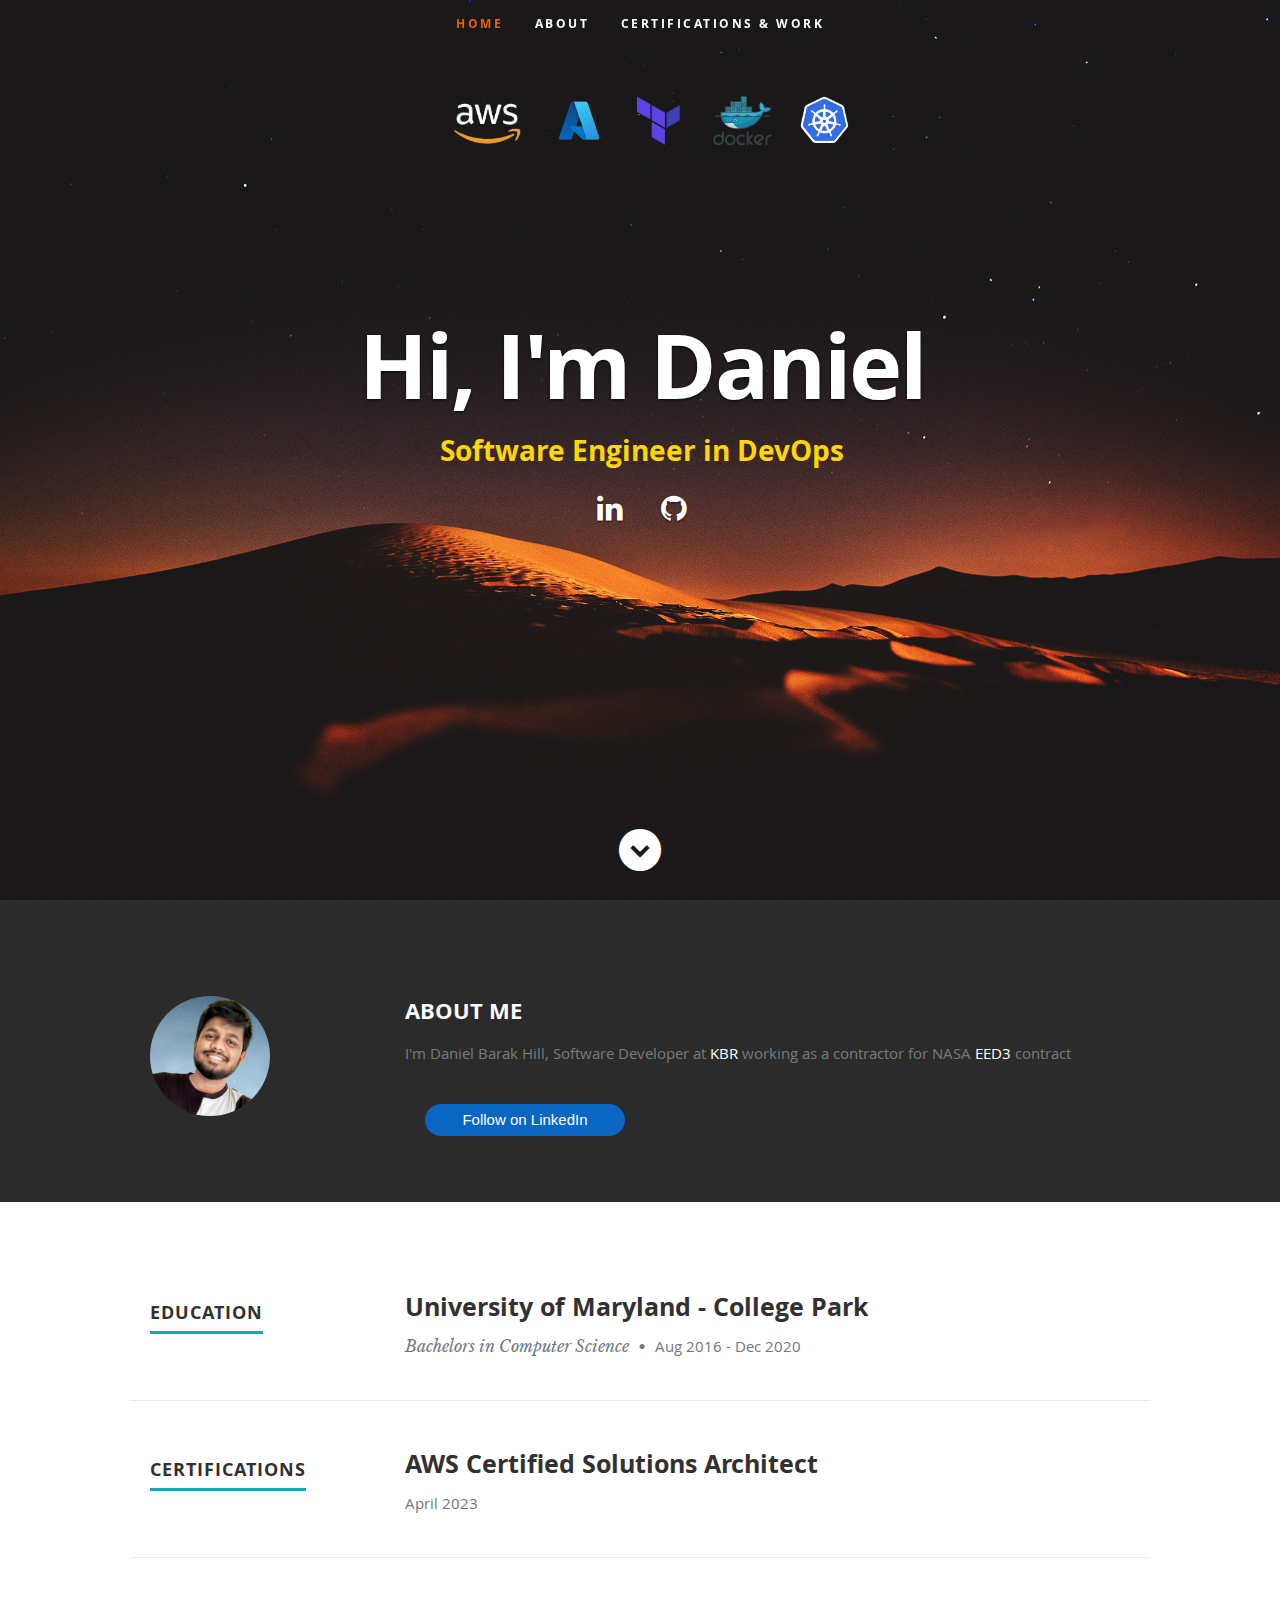
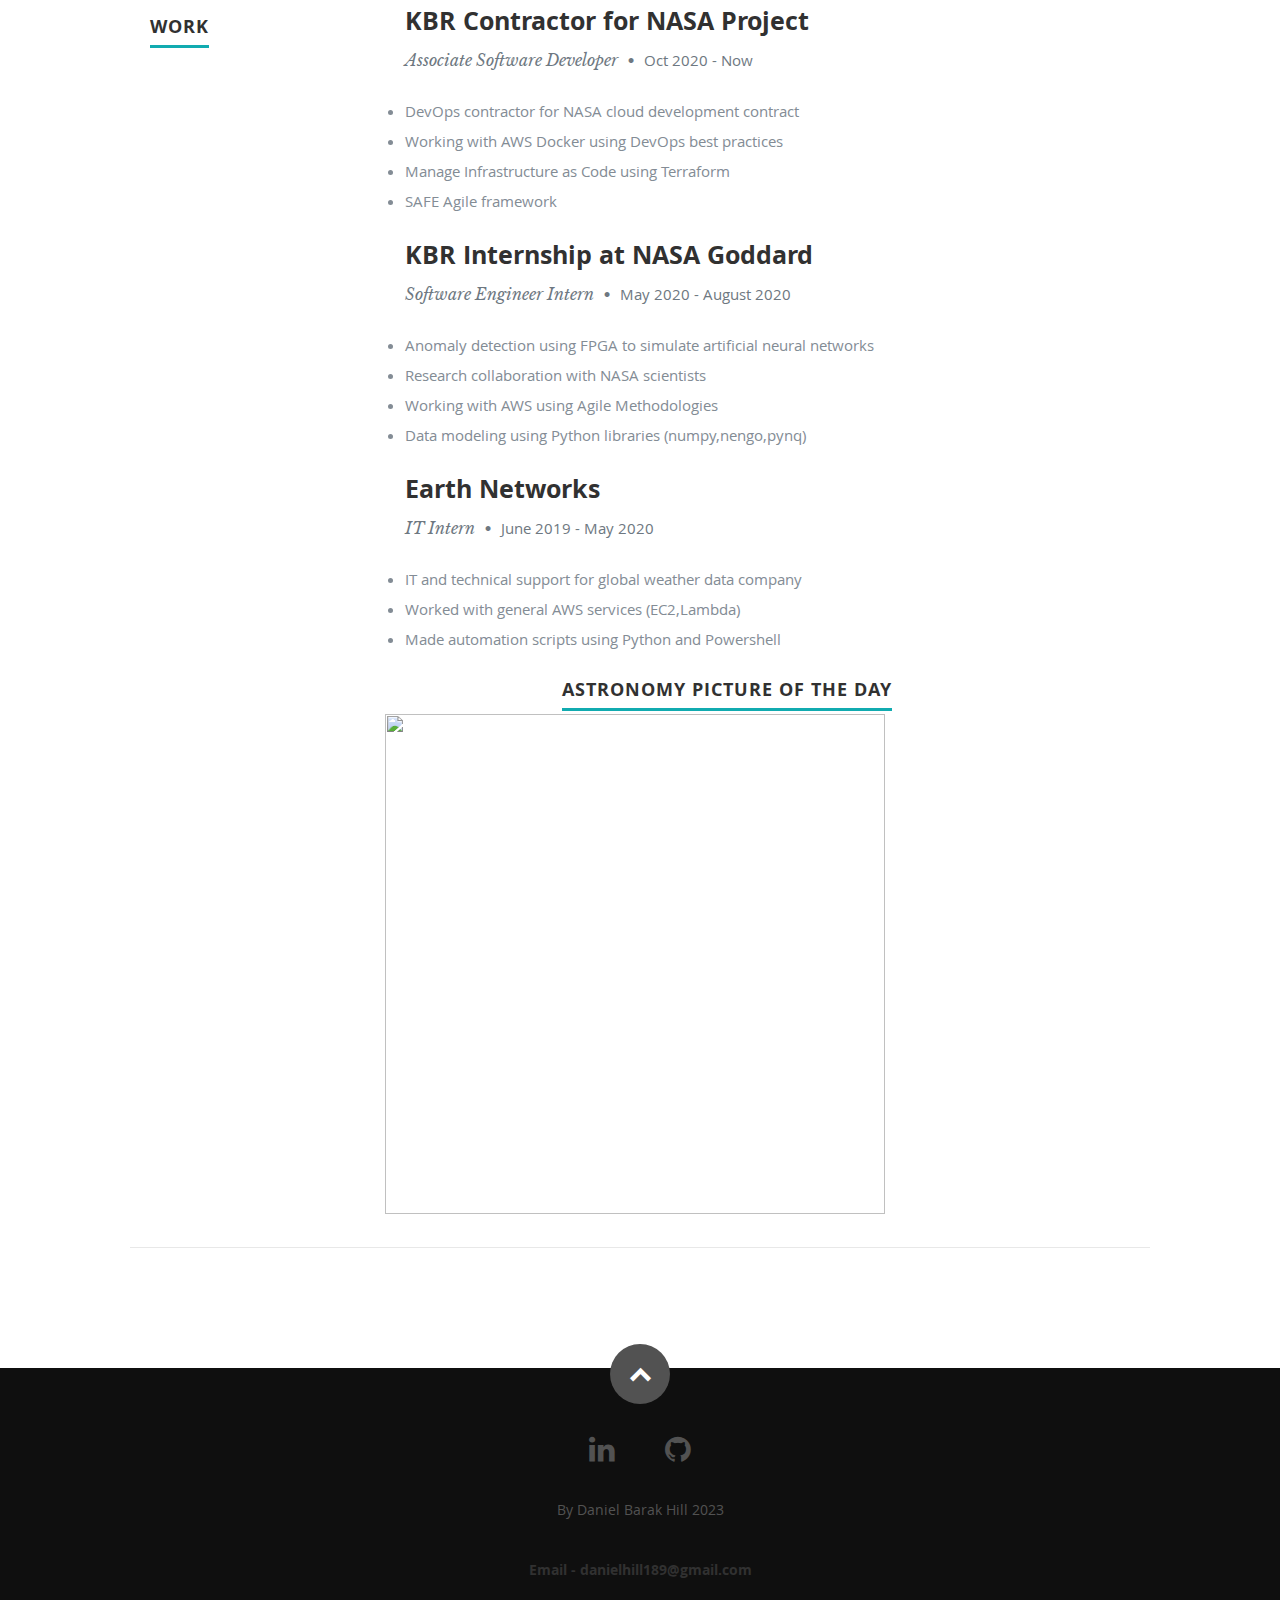
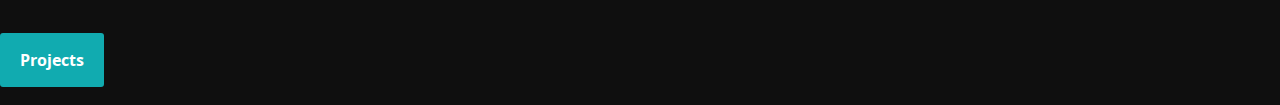
==== commit 55df4fcb: "Add random quotes" ====
--- a/web/index.html
+++ b/web/index.html
@@ -28,7 +28,7 @@
    <!-- Script
    ================================================== -->
    <script src="js/modernizr.js"></script>
-   <script src="main.js"></script>
+   <!-- <script src="main.js"></script> -->
 
    <!-- Favicons
 	================================================== -->
@@ -75,15 +75,17 @@
 
       <div class="row banner">
          <div class="banner-text">
-            <h1 class="responsive-hegit checadline">Hi, I'm Daniel</h1>
-
-            <p>DevOps Engineer</p>
+            
+            <h1 class="responsive-hegit checadline" style="color: #ffffff">Hi, I'm Daniel</h1>
+
+            <h2 style="color: #FFD700">Software Engineer in DevOps</h3>
+            
             <ul class="social">
                <li><a href="https://www.linkedin.com/in/daniel-hill-76795a46/"><i class="fa fa-linkedin"></i></a></li>
                <li><a href="https://github.com/danielhill15"><i class="fa fa-github"></i></a></li>
                </li>
             </ul>
-            <p id="visitor_counter" style="font-size: large">Visitor counter - 0</p>
+            <p id="visitor_counter" style="font-size: large"></p>
          </div>
       </div>
 
@@ -110,8 +112,9 @@
 
             <h2>ABOUT ME</h2>
 
-            <p> Hi, I'm Daniel Barak Hill, <span>Software Developer (DevOps) at <a
-                     href="https://www.kbr.com/en">KBR</a></span>
+            <p> I'm Daniel Barak Hill, <span>Software Developer at <a
+                     href="https://www.kbr.com/en">KBR</a></span> working as a contractor for <span>NASA <a
+                        href="https://www.nasa.gov/press-release/nasa-awards-earth-science-data-and-information-system-contract">EED3</a> contract</span>
 
             <div class="columns download">
                <a class="libutton"
@@ -197,7 +200,7 @@
 
                   <h3>KBR Contractor for NASA Project</h3>
                   <p class="info">Associate Software Developer <span>&bull;</span> <em class="date">Oct
-                        2021 - Now</em></p>
+                        2020 - Now</em></p>
 
                   <p>
                      <li>DevOps contractor for NASA cloud development contract</li>
@@ -247,6 +250,28 @@
 
             </div>
 
+            <div>
+
+            </div>
+
+            <div class="row item">
+      
+               <div>
+                  <h1 style="text-align:center"><span>Astronomy Picture of the Day</span></h1>
+               </div>
+
+               <div>
+
+               </div>
+
+               <div>
+
+                  <img id="nasa-potd" src="potd.jpg" style="width:500px;height:500px;"/>
+
+               </div>
+
+            </div>
+
          </div> <!-- main-col end -->
 
       </div> <!-- End Work -->
@@ -286,9 +311,10 @@
 
    </footer> <!-- Footer End-->
 
-   <!-- Java Script
-   ================================================== -->
-   <script src="http://ajax.googleapis.com/ajax/libs/jquery/1.10.2/jquery.min.js"></script>
+   <button onclick = "window.location.href='projects.html';">Projects</button>
+
+    <!-- Java Script
+//    ================================================== -->
    <script>window.jQuery || document.write('<script src="js/jquery-1.10.2.min.js"><\/script>')</script>
    <script type="text/javascript" src="js/jquery-migrate-1.2.1.min.js"></script>
    <script src="js/jquery.flexslider.js"></script>
@@ -296,14 +322,7 @@
    <script src="js/jquery.fittext.js"></script>
    <script src="js/magnific-popup.js"></script>
    <script src="js/init.js"></script>
-   <script>
-      fetch('https://3jtou20keh.execute-api.us-east-1.amazonaws.com/prod')
-         .then(response => response.json())
-         .then((data) => {
-            document.getElementById('visitor_counter').innerText = data.Count
-         })
-   </script>
 
 </body>
 
-</html>
+</html>